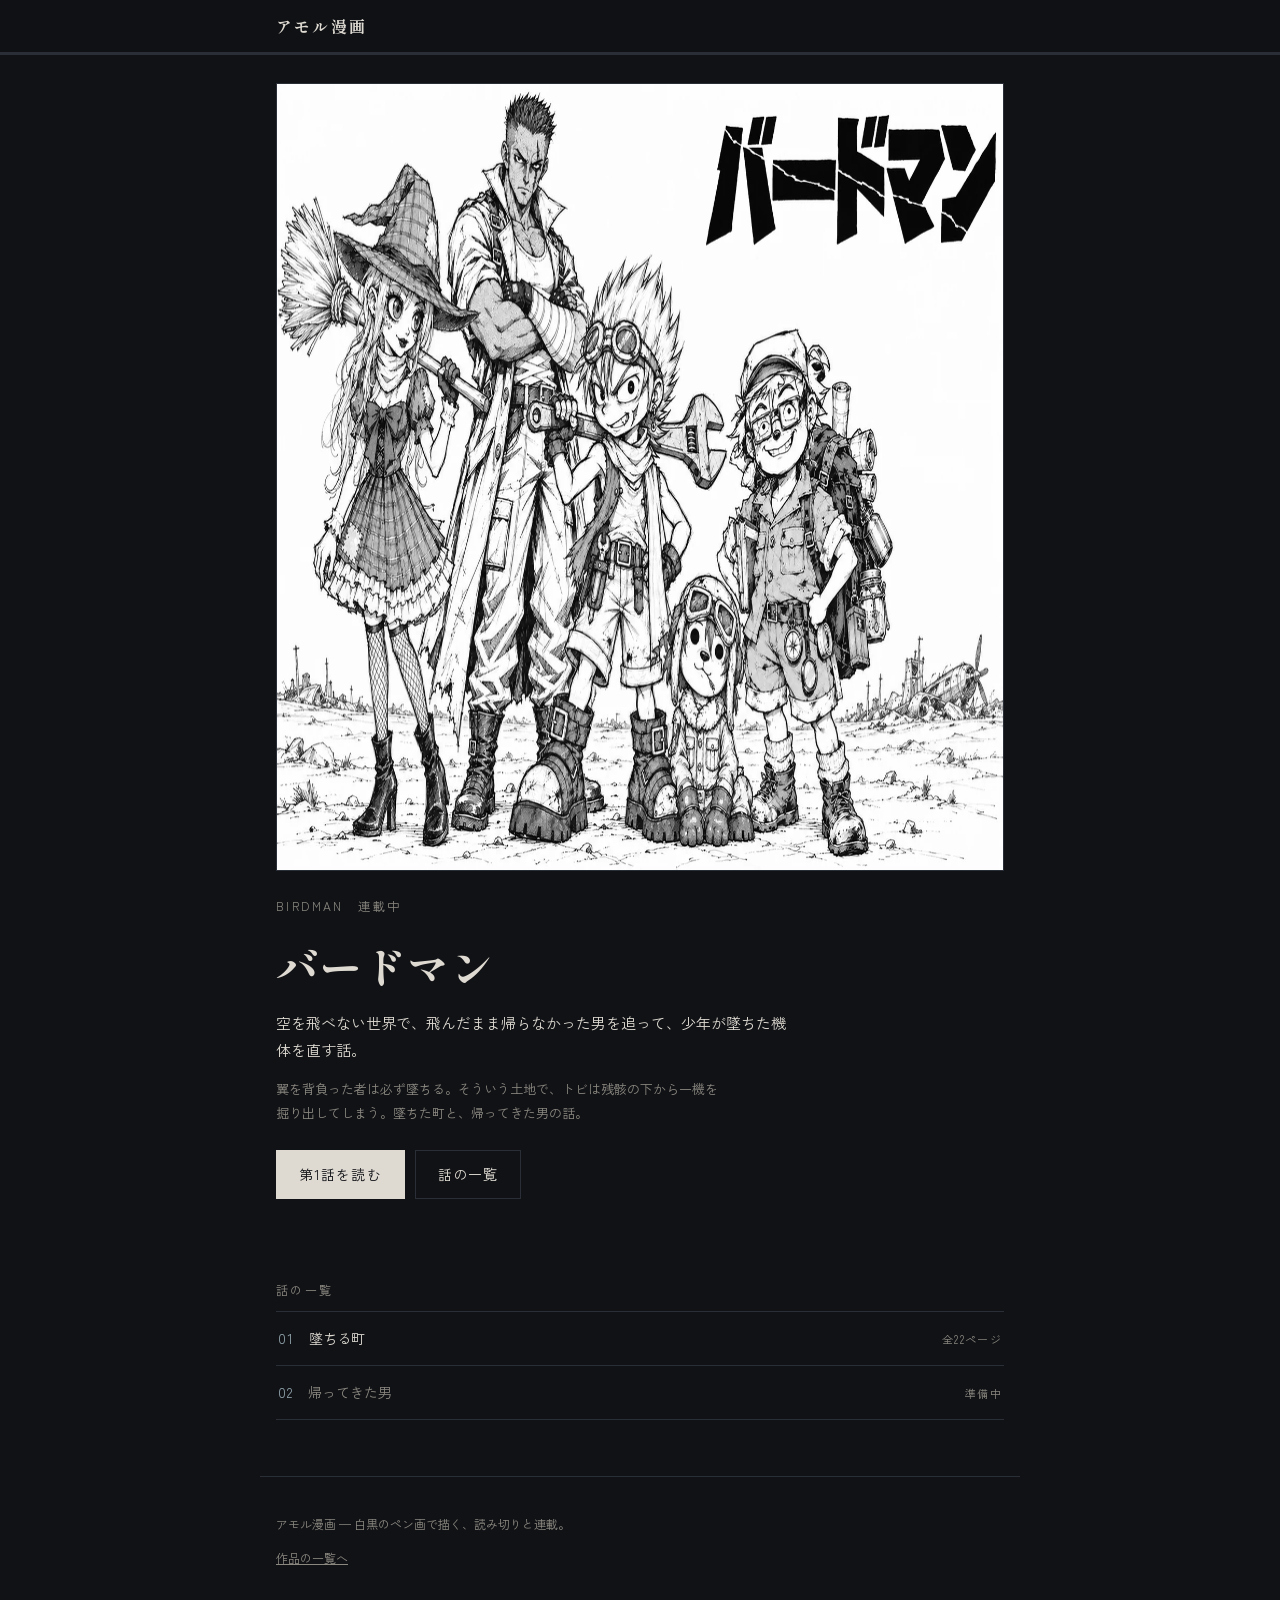
==== docs/w/birdman/index.html @ 1f30800a "漫画を読めるサイト：作品一覧・作品トップ・ビューア 作品も話数も 作品.json と画像を足すだけで増やせる。 ページ数はJSONに書かず画像の実数から数える（書き写すとずれるため）。 生成物は do" ====
<!doctype html>
<html lang="ja">
<meta charset="utf-8">
<meta name="viewport" content="width=device-width,initial-scale=1,viewport-fit=cover">
<title>バードマン</title>
<meta name="description" content="空を飛べない世界で、飛んだまま帰らなかった男を追って、少年が墜ちた機体を直す話。">
<meta property="og:type" content="website">
<meta property="og:title" content="バードマン">
<meta property="og:description" content="空を飛べない世界で、飛んだまま帰らなかった男を追って、少年が墜ちた機体を直す話。">
<meta property="og:image" content="https://amor2016family-coder.github.io/manga/img/birdman/card.png">
<meta property="og:url" content="https://amor2016family-coder.github.io/manga/w/birdman/">
<meta name="twitter:card" content="summary_large_image">
<link rel="icon" href="../../a/icon.png">
<link rel="preconnect" href="https://fonts.googleapis.com">
<link rel="preconnect" href="https://fonts.gstatic.com" crossorigin>
<link rel="stylesheet" href="https://fonts.googleapis.com/css2?family=Shippori+Mincho+B1:wght@600;800&family=Zen+Kaku+Gothic+New:wght@400;500;700&display=swap">
<link rel="stylesheet" href="../../a/site.css">
<header class="bar"><div class="wrap"><a class="home" href="../../">アモル漫画</a><span class="spacer"></span></div><div class="rail"><span id="rail"></span></div></header>
<main class="wrap">
<section class="hero">
  <figure><img src="../../img/birdman/cover.webp" width="1400" height="788"
    alt="『バードマン』表紙" fetchpriority="high"></figure>
  <p class="eyebrow" style="margin-top:24px">BIRDMAN　連載中</p>
  <h1>バードマン</h1>
  <p class="logline">空を飛べない世界で、飛んだまま帰らなかった男を追って、少年が墜ちた機体を直す話。</p>
  <p class="about">翼を背負った者は必ず墜ちる。そういう土地で、トビは残骸の下から一機を掘り出してしまう。墜ちた町と、帰ってきた男の話。</p>
  <div class="cta">
    <a class="btn" href="01/">第1話を読む</a>
    <a class="btn ghost" href="#eps">話の一覧</a>
  </div>
</section>
<section id="eps" style="padding-block:40px 56px">
  <p class="eyebrow">話の一覧</p>
  <ul class="eps"><li><a href="01/"><span class="no">01</span><span class="ttl">墜ちる町</span><span class="st">全22ページ</span></a></li><li><div class="soon"><span class="no">02</span><span class="ttl">帰ってきた男</span><span class="st">準備中</span></div></li></ul>
</section>
</main>
<footer class="wrap"><p>アモル漫画 — 白黒のペン画で描く、読み切りと連載。</p><p><a href="../../">作品の一覧へ</a></p></footer>
---- docs/a/site.css ----
/* 暗い地に紙を落とす。色は足さない——白黒の漫画なので、
   画面の側に色があると紙の白が濁る。鉄の冷たさだけを地の色に残す。 */
:root{
  --ground:#111216; --ground-2:#171a1f; --line:#2a2e36;
  --fg:#dedad2; --dim:#8b8880; --steel:#93a6ae; --paper:#fff;
  --display:"Shippori Mincho B1",serif;
  --body:"Zen Kaku Gothic New",system-ui,sans-serif;
  color-scheme:dark;
}
*{box-sizing:border-box}
html{scroll-behavior:smooth;-webkit-text-size-adjust:100%}
@media (prefers-reduced-motion:reduce){html{scroll-behavior:auto}*{animation:none!important;transition:none!important}}
body{margin:0;background:var(--ground);color:var(--fg);
  font-family:var(--body);line-height:1.8;-webkit-font-smoothing:antialiased}
img{max-width:100%}
a{color:inherit}
.wrap{max-width:760px;margin:0 auto;
  padding-left:max(16px,env(safe-area-inset-left,0px));
  padding-right:max(16px,env(safe-area-inset-right,0px))}

/* ── 上の帯 ───────────────────────────── */
header.bar{position:sticky;top:0;z-index:15;
  background:color-mix(in srgb,var(--ground) 92%,transparent);
  backdrop-filter:blur(8px);border-bottom:1px solid var(--line)}
.bar .wrap{display:flex;align-items:center;gap:12px;padding-block:10px;min-height:52px}
.bar .home{font-family:var(--display);font-weight:800;font-size:16px;
  letter-spacing:.14em;margin:0;text-decoration:none;white-space:nowrap}
.bar .spacer{flex:1}
.counter{font-size:12px;color:var(--dim);letter-spacing:.08em;
  font-variant-numeric:tabular-nums;white-space:nowrap}
.counter b{color:var(--steel);font-weight:500}
.rail{height:2px;background:var(--line)}
.rail span{display:block;height:100%;width:0;background:var(--steel);transition:width .18s linear}

/* ── 見出し・ボタン ───────────────────── */
h1,h2{font-family:var(--display);font-weight:800;margin:0;text-wrap:balance}
.eyebrow{font-size:12px;letter-spacing:.2em;color:var(--dim);margin:0 0 10px}
.btn{font:inherit;font-size:14px;letter-spacing:.08em;background:var(--fg);
  color:var(--ground);border:1px solid var(--fg);padding:11px 22px;
  cursor:pointer;text-decoration:none;display:inline-block}
.btn.ghost{background:transparent;color:var(--fg);border-color:var(--line)}
.btn:focus-visible{outline:2px solid var(--steel);outline-offset:3px}
.cta{display:flex;gap:10px;flex-wrap:wrap;margin-top:26px}

/* ── 作品カード（トップ） ─────────────── */
.shelf{display:flex;flex-direction:column;gap:18px;padding-block:28px 56px}
.card{display:grid;grid-template-columns:150px 1fr;gap:18px;
  border:1px solid var(--line);background:var(--ground-2);padding:16px;
  text-decoration:none;align-items:start}
.card img{width:100%;height:auto;display:block;border:1px solid var(--line)}
.card h2{font-size:21px;letter-spacing:.06em}
.card .meta{font-size:11px;letter-spacing:.14em;color:var(--steel);margin:0 0 6px}
.card p.l{font-size:13px;color:var(--dim);margin:8px 0 0;min-width:0}
@media (max-width:430px){.card{grid-template-columns:1fr}}

/* ── 作品トップ ───────────────────────── */
.hero{padding-block:28px 40px}
.hero figure{margin:0}
.hero img{width:100%;display:block;border:1px solid var(--line)}
.hero h1{font-size:clamp(28px,8vw,42px);line-height:1.3;letter-spacing:.04em;margin-top:22px}
.hero .logline{margin:16px 0 0;max-width:34em;font-size:15px}
.hero .about{margin:14px 0 0;max-width:34em;font-size:13px;color:var(--dim)}

/* ── 話の一覧 ─────────────────────────── */
.eps{list-style:none;padding:0;margin:0;display:flex;flex-direction:column}
.eps li{border-top:1px solid var(--line)}
.eps li:last-child{border-bottom:1px solid var(--line)}
.eps a,.eps .soon{display:flex;gap:14px;align-items:baseline;
  padding:14px 2px;text-decoration:none;font-size:14px}
.eps a:hover{background:var(--ground-2)}
.eps .no{color:var(--steel);font-variant-numeric:tabular-nums;letter-spacing:.1em;flex:none}
.eps .ttl{flex:1;min-width:0}
.eps .st{color:var(--dim);font-size:11px;letter-spacing:.12em;flex:none}
.eps .soon .ttl{color:var(--dim)}

/* ── 読む ─────────────────────────────── */
.howto{border-top:1px solid var(--line);border-bottom:1px solid var(--line);
  margin-top:34px;padding-block:16px;font-size:13px;color:var(--dim);
  display:flex;gap:10px;align-items:flex-start}
.howto .arrow{font-family:var(--display);color:var(--steel);letter-spacing:-.1em;flex:none}
.pages{padding-block:28px 8px;display:flex;flex-direction:column;gap:22px}
.page{position:relative;margin:0}
.page img{width:100%;height:auto;display:block;background:var(--paper)}
.page figcaption{margin-top:7px;font-size:11px;color:var(--dim);
  letter-spacing:.14em;font-variant-numeric:tabular-nums;text-align:right}
.end{padding-block:52px 72px;text-align:center;border-top:1px solid var(--line);margin-top:34px}
.end .mark{font-family:var(--display);font-weight:800;font-size:22px;
  letter-spacing:.5em;margin:0 0 6px;text-indent:.5em}
.end .n{margin:0;font-size:13px;color:var(--dim)}
.nav{display:flex;gap:10px;justify-content:center;margin-top:30px;flex-wrap:wrap}
.resume{position:fixed;left:0;right:0;z-index:16;
  bottom:calc(14px + env(safe-area-inset-bottom,0px));
  display:flex;justify-content:center;
  padding-left:max(16px,env(safe-area-inset-left,0px));
  padding-right:max(16px,env(safe-area-inset-right,0px));pointer-events:none}
.resume button{pointer-events:auto;box-shadow:0 6px 24px rgba(0,0,0,.5)}
footer{border-top:1px solid var(--line);padding-block:24px 40px;
  font-size:12px;color:var(--dim)}
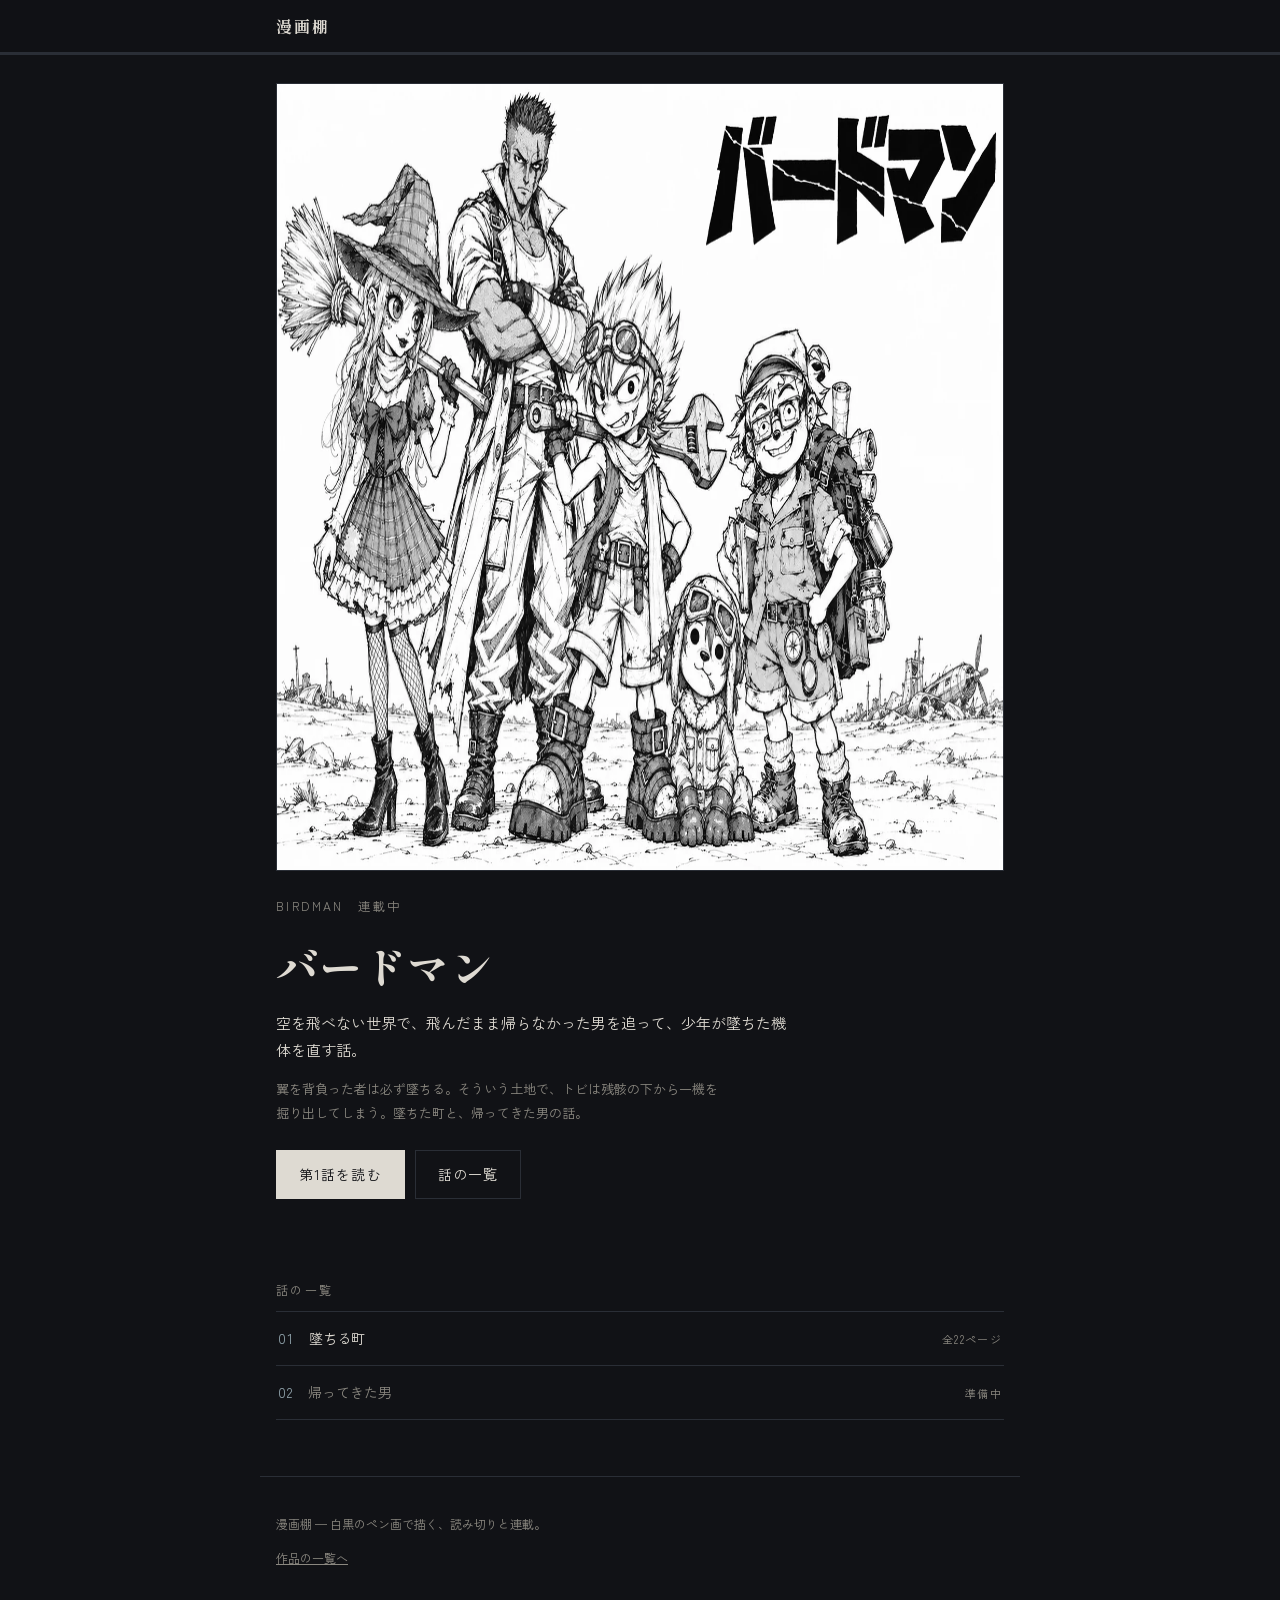
==== commit 19726ca0: "公開名とURLから会社名を外す サイト名は「漫画棚」、公開先は bench-works.github.io/manga。 会社名が入ったURLを作品と並べて出せないため。  Co-Authored-B" ====
--- a/docs/w/birdman/index.html
+++ b/docs/w/birdman/index.html
@@ -7,15 +7,15 @@
 <meta property="og:type" content="website">
 <meta property="og:title" content="バードマン">
 <meta property="og:description" content="空を飛べない世界で、飛んだまま帰らなかった男を追って、少年が墜ちた機体を直す話。">
-<meta property="og:image" content="https://amor2016family-coder.github.io/manga/img/birdman/card.png">
-<meta property="og:url" content="https://amor2016family-coder.github.io/manga/w/birdman/">
+<meta property="og:image" content="https://bench-works.github.io/manga/img/birdman/card.png">
+<meta property="og:url" content="https://bench-works.github.io/manga/w/birdman/">
 <meta name="twitter:card" content="summary_large_image">
 <link rel="icon" href="../../a/icon.png">
 <link rel="preconnect" href="https://fonts.googleapis.com">
 <link rel="preconnect" href="https://fonts.gstatic.com" crossorigin>
 <link rel="stylesheet" href="https://fonts.googleapis.com/css2?family=Shippori+Mincho+B1:wght@600;800&family=Zen+Kaku+Gothic+New:wght@400;500;700&display=swap">
 <link rel="stylesheet" href="../../a/site.css">
-<header class="bar"><div class="wrap"><a class="home" href="../../">アモル漫画</a><span class="spacer"></span></div><div class="rail"><span id="rail"></span></div></header>
+<header class="bar"><div class="wrap"><a class="home" href="../../">漫画棚</a><span class="spacer"></span></div><div class="rail"><span id="rail"></span></div></header>
 <main class="wrap">
 <section class="hero">
   <figure><img src="../../img/birdman/cover.webp" width="1400" height="788"
@@ -34,4 +34,4 @@
   <ul class="eps"><li><a href="01/"><span class="no">01</span><span class="ttl">墜ちる町</span><span class="st">全22ページ</span></a></li><li><div class="soon"><span class="no">02</span><span class="ttl">帰ってきた男</span><span class="st">準備中</span></div></li></ul>
 </section>
 </main>
-<footer class="wrap"><p>アモル漫画 — 白黒のペン画で描く、読み切りと連載。</p><p><a href="../../">作品の一覧へ</a></p></footer>
+<footer class="wrap"><p>漫画棚 — 白黒のペン画で描く、読み切りと連載。</p><p><a href="../../">作品の一覧へ</a></p></footer>
